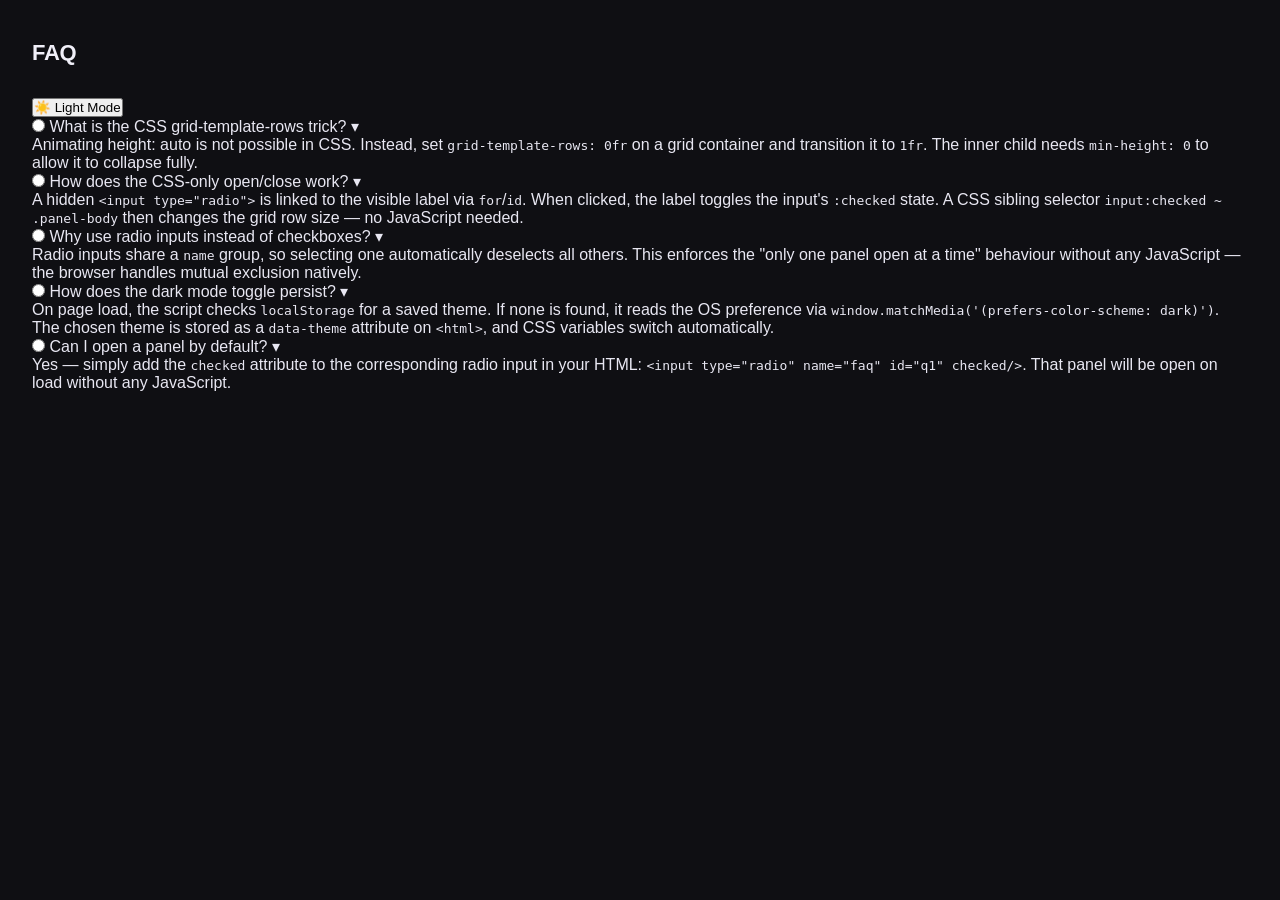
==== index2.html @ 20e367b2 "Create index2.html 03 — CSS Accordion + Dark Mode → index2.html + style2.css + script2.js Accordion" ====
<!DOCTYPE html>
<html lang="en">
<head>
  <meta charset="UTF-8"/>
  <meta name="viewport" content="width=device-width, initial-scale=1.0"/>
  <title>CSS Accordion + Dark Mode</title>
  <link rel="stylesheet" href="style.css"/>
</head>
<body>

  <div class="topbar">
    <h1>FAQ</h1>
    <button class="theme-btn" id="theme-btn">
      <span id="theme-icon">☀️</span>
      <span id="theme-label">Light Mode</span>
    </button>
  </div>

  <div class="accordion">

    <div class="panel">
      <input type="radio" name="faq" id="q1"/>
      <label for="q1">
        What is the CSS grid-template-rows trick?
        <span class="arrow">▾</span>
      </label>
      <div class="panel-body">
        <div>
          <p>Animating height: auto is not possible in CSS. Instead, set <code>grid-template-rows: 0fr</code> on a grid container and transition it to <code>1fr</code>. The inner child needs <code>min-height: 0</code> to allow it to collapse fully.</p>
        </div>
      </div>
    </div>

    <div class="panel">
      <input type="radio" name="faq" id="q2"/>
      <label for="q2">
        How does the CSS-only open/close work?
        <span class="arrow">▾</span>
      </label>
      <div class="panel-body">
        <div>
          <p>A hidden <code>&lt;input type="radio"&gt;</code> is linked to the visible label via <code>for</code>/<code>id</code>. When clicked, the label toggles the input's <code>:checked</code> state. A CSS sibling selector <code>input:checked ~ .panel-body</code> then changes the grid row size — no JavaScript needed.</p>
        </div>
      </div>
    </div>

    <div class="panel">
      <input type="radio" name="faq" id="q3"/>
      <label for="q3">
        Why use radio inputs instead of checkboxes?
        <span class="arrow">▾</span>
      </label>
      <div class="panel-body">
        <div>
          <p>Radio inputs share a <code>name</code> group, so selecting one automatically deselects all others. This enforces the "only one panel open at a time" behaviour without any JavaScript — the browser handles mutual exclusion natively.</p>
        </div>
      </div>
    </div>

    <div class="panel">
      <input type="radio" name="faq" id="q4"/>
      <label for="q4">
        How does the dark mode toggle persist?
        <span class="arrow">▾</span>
      </label>
      <div class="panel-body">
        <div>
          <p>On page load, the script checks <code>localStorage</code> for a saved theme. If none is found, it reads the OS preference via <code>window.matchMedia('(prefers-color-scheme: dark)')</code>. The chosen theme is stored as a <code>data-theme</code> attribute on <code>&lt;html&gt;</code>, and CSS variables switch automatically.</p>
        </div>
      </div>
    </div>

    <div class="panel">
      <input type="radio" name="faq" id="q5"/>
      <label for="q5">
        Can I open a panel by default?
        <span class="arrow">▾</span>
      </label>
      <div class="panel-body">
        <div>
          <p>Yes — simply add the <code>checked</code> attribute to the corresponding radio input in your HTML: <code>&lt;input type="radio" name="faq" id="q1" checked/&gt;</code>. That panel will be open on load without any JavaScript.</p>
        </div>
      </div>
    </div>

  </div>

  <script src="script.js"></script>
</body>
</html>
---- style.css ----
*, *::before, *::after { box-sizing: border-box; margin: 0; padding: 0; }

body {
  font-family: 'Segoe UI', sans-serif;
  background: #0f0f13;
  color: #e8e7f2;
  min-height: 100vh;
  padding: 40px 32px;
}

h1 {
  font-size: 22px;
  font-weight: 600;
  margin-bottom: 32px;
  color: #f0eff8;
  letter-spacing: -0.3px;
}

/* ── Board ── */
.board {
  display: grid;
  grid-template-columns: repeat(3, 1fr);
  gap: 20px;
  align-items: start;
}

/* ── Column ── */
.column {
  background: #18181f;
  border: 1px solid #2a2a35;
  border-radius: 12px;
  padding: 16px;
  min-height: 400px;
  transition: border-color 0.2s, background 0.2s;
}

.column.drag-over {
  border-color: #7f77dd;
  background: #1c1b2e;
}

.col-header {
  display: flex;
  align-items: center;
  justify-content: space-between;
  margin-bottom: 14px;
}

.col-title {
  font-size: 13px;
  font-weight: 600;
  letter-spacing: 0.06em;
  text-transform: uppercase;
  color: #9998b0;
}

.col-count {
  font-size: 12px;
  font-weight: 600;
  background: #2a2a38;
  color: #7f77dd;
  border-radius: 20px;
  padding: 2px 9px;
  min-width: 24px;
  text-align: center;
}

/* ── Card ── */
.card {
  background: #222230;
  border: 1px solid #2e2e3e;
  border-radius: 8px;
  padding: 12px 14px;
  margin-bottom: 10px;
  cursor: grab;
  display: flex;
  justify-content: space-between;
  align-items: flex-start;
  gap: 8px;
  animation: dropIn 0.25s ease;
  transition: border-color 0.15s, transform 0.15s;
}

.card:hover {
  border-color: #4a4a60;
  transform: translateY(-1px);
}

.card.dragging {
  opacity: 0.4;
  cursor: grabbing;
}

.card-text {
  font-size: 13.5px;
  line-height: 1.5;
  color: #ccc9e0;
}

.card-delete {
  background: none;
  border: none;
  color: #4a4a60;
  cursor: pointer;
  font-size: 16px;
  line-height: 1;
  padding: 0 2px;
  flex-shrink: 0;
  transition: color 0.15s;
}

.card-delete:hover { color: #e24b4a; }

@keyframes dropIn {
  from { opacity: 0; transform: translateY(-8px); }
  to   { opacity: 1; transform: translateY(0); }
}

/* ── Add card input ── */
.add-card {
  margin-top: 12px;
  display: flex;
  gap: 6px;
}

.add-card input {
  flex: 1;
  background: #0f0f13;
  border: 1px solid #2a2a35;
  border-radius: 7px;
  padding: 7px 10px;
  font-size: 13px;
  color: #e8e7f2;
  outline: none;
  transition: border-color 0.15s;
}

.add-card input:focus { border-color: #7f77dd; }
.add-card input::placeholder { color: #44445a; }

.add-card button {
  background: #7f77dd;
  border: none;
  border-radius: 7px;
  padding: 7px 12px;
  color: #fff;
  font-size: 18px;
  cursor: pointer;
  line-height: 1;
  transition: background 0.15s;
}

.add-card button:hover { background: #6a62c4; }

/* ── Column accent tops ── */
.column:nth-child(1) { border-top: 2px solid #ef9f27; }
.column:nth-child(2) { border-top: 2px solid #7f77dd; }
.column:nth-child(3) { border-top: 2px solid #27c93f; }
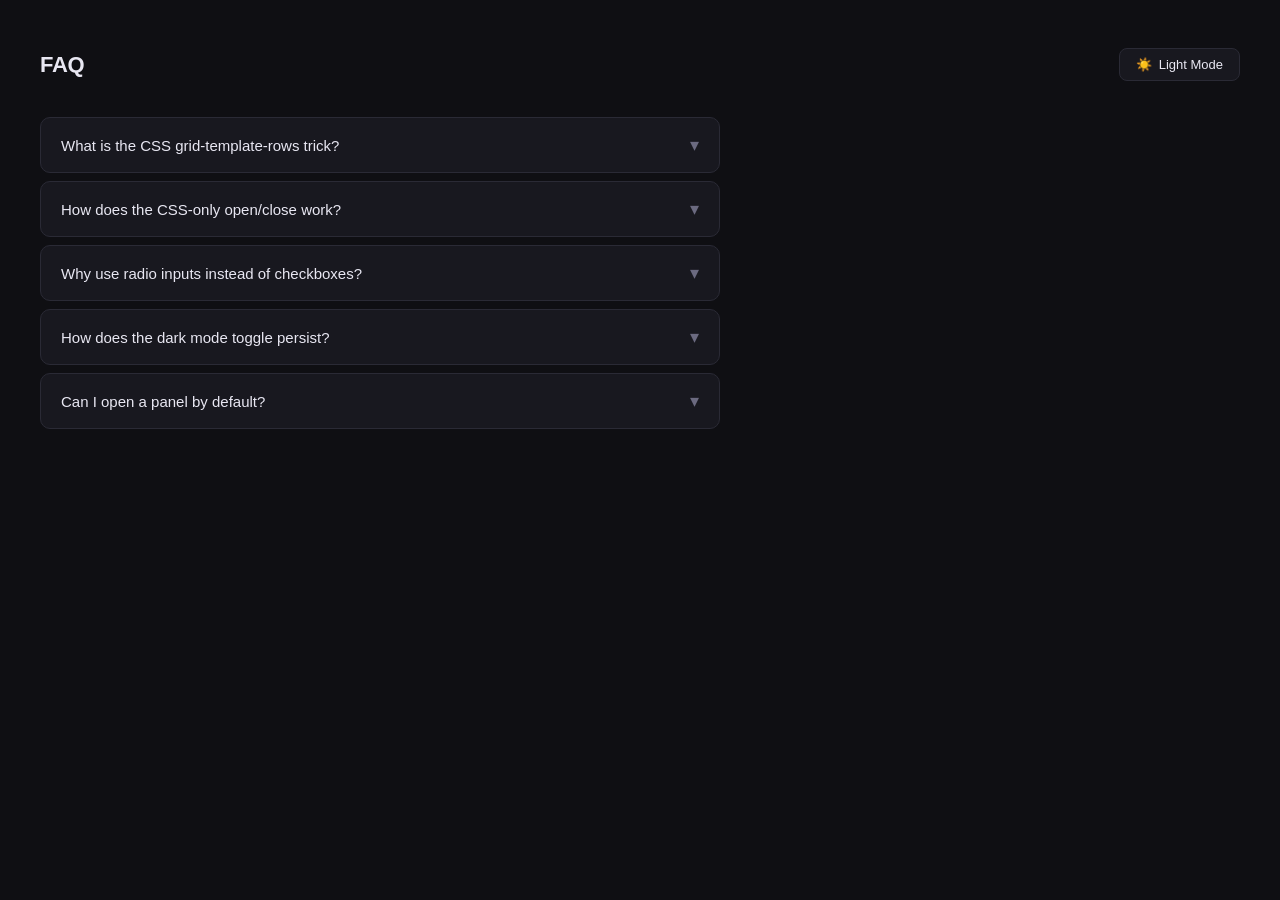
==== commit 4c1333a0: "Update index2.html" ====
--- a/index2.html
+++ b/index2.html
@@ -4,7 +4,7 @@
   <meta charset="UTF-8"/>
   <meta name="viewport" content="width=device-width, initial-scale=1.0"/>
   <title>CSS Accordion + Dark Mode</title>
-  <link rel="stylesheet" href="style.css"/>
+  <link rel="stylesheet" href="style2.css"/>
 </head>
 <body>
 
@@ -85,6 +85,6 @@
 
   </div>
 
-  <script src="script.js"></script>
+  <script2 src="script.js"></script2>
 </body>
 </html>
--- a/style2.css
+++ b/style2.css
@@ -0,0 +1,134 @@
+*, *::before, *::after { box-sizing: border-box; margin: 0; padding: 0; }
+
+:root {
+  --bg: #0f0f13;
+  --surface: #18181f;
+  --surface2: #222230;
+  --border: #2a2a35;
+  --text: #e8e7f2;
+  --muted: #6b6a80;
+  --accent: #7f77dd;
+}
+
+[data-theme="light"] {
+  --bg: #f5f4fa;
+  --surface: #ffffff;
+  --surface2: #f0eff8;
+  --border: #dddbe8;
+  --text: #1a1928;
+  --muted: #6b6a80;
+  --accent: #534ab7;
+}
+
+body {
+  font-family: 'Segoe UI', sans-serif;
+  background: var(--bg);
+  color: var(--text);
+  min-height: 100vh;
+  padding: 48px 40px;
+  transition: background 0.3s, color 0.3s;
+}
+
+/* ── Top bar ── */
+.topbar {
+  display: flex;
+  justify-content: space-between;
+  align-items: center;
+  margin-bottom: 36px;
+}
+
+h1 {
+  font-size: 22px;
+  font-weight: 600;
+  letter-spacing: -0.3px;
+}
+
+/* ── Theme toggle ── */
+.theme-btn {
+  background: var(--surface);
+  border: 1px solid var(--border);
+  border-radius: 8px;
+  padding: 8px 16px;
+  font-size: 13px;
+  color: var(--text);
+  cursor: pointer;
+  display: flex;
+  align-items: center;
+  gap: 7px;
+  transition: background 0.2s, border-color 0.2s;
+}
+
+.theme-btn:hover { border-color: var(--accent); }
+
+/* ── Accordion ── */
+.accordion { display: flex; flex-direction: column; gap: 8px; max-width: 680px; }
+
+/* Hide the real radio */
+.accordion input[type="radio"] { display: none; }
+
+.panel {
+  background: var(--surface);
+  border: 1px solid var(--border);
+  border-radius: 10px;
+  overflow: hidden;
+  transition: border-color 0.2s;
+}
+
+.panel:has(input:checked) { border-color: var(--accent); }
+
+/* ── Label (trigger) ── */
+.panel label {
+  display: flex;
+  justify-content: space-between;
+  align-items: center;
+  padding: 16px 20px;
+  cursor: pointer;
+  font-size: 15px;
+  font-weight: 500;
+  user-select: none;
+  transition: background 0.15s;
+}
+
+.panel label:hover { background: var(--surface2); }
+
+.arrow {
+  font-size: 18px;
+  color: var(--muted);
+  transition: transform 0.3s ease, color 0.2s;
+  flex-shrink: 0;
+}
+
+/* ── Body — animated with grid trick ── */
+.panel-body {
+  display: grid;
+  grid-template-rows: 0fr;
+  transition: grid-template-rows 0.35s ease;
+}
+
+.panel-body > div {
+  min-height: 0;
+  overflow: hidden;
+}
+
+.panel-body p {
+  padding: 0 20px 18px;
+  font-size: 14px;
+  color: var(--muted);
+  line-height: 1.7;
+  border-top: 1px solid var(--border);
+  padding-top: 14px;
+}
+
+/* ── Open state via :checked sibling ── */
+.panel input:checked ~ .panel-body {
+  grid-template-rows: 1fr;
+}
+
+.panel input:checked ~ label .arrow {
+  transform: rotate(180deg);
+  color: var(--accent);
+}
+
+.panel input:checked ~ label {
+  color: var(--accent);
+}
